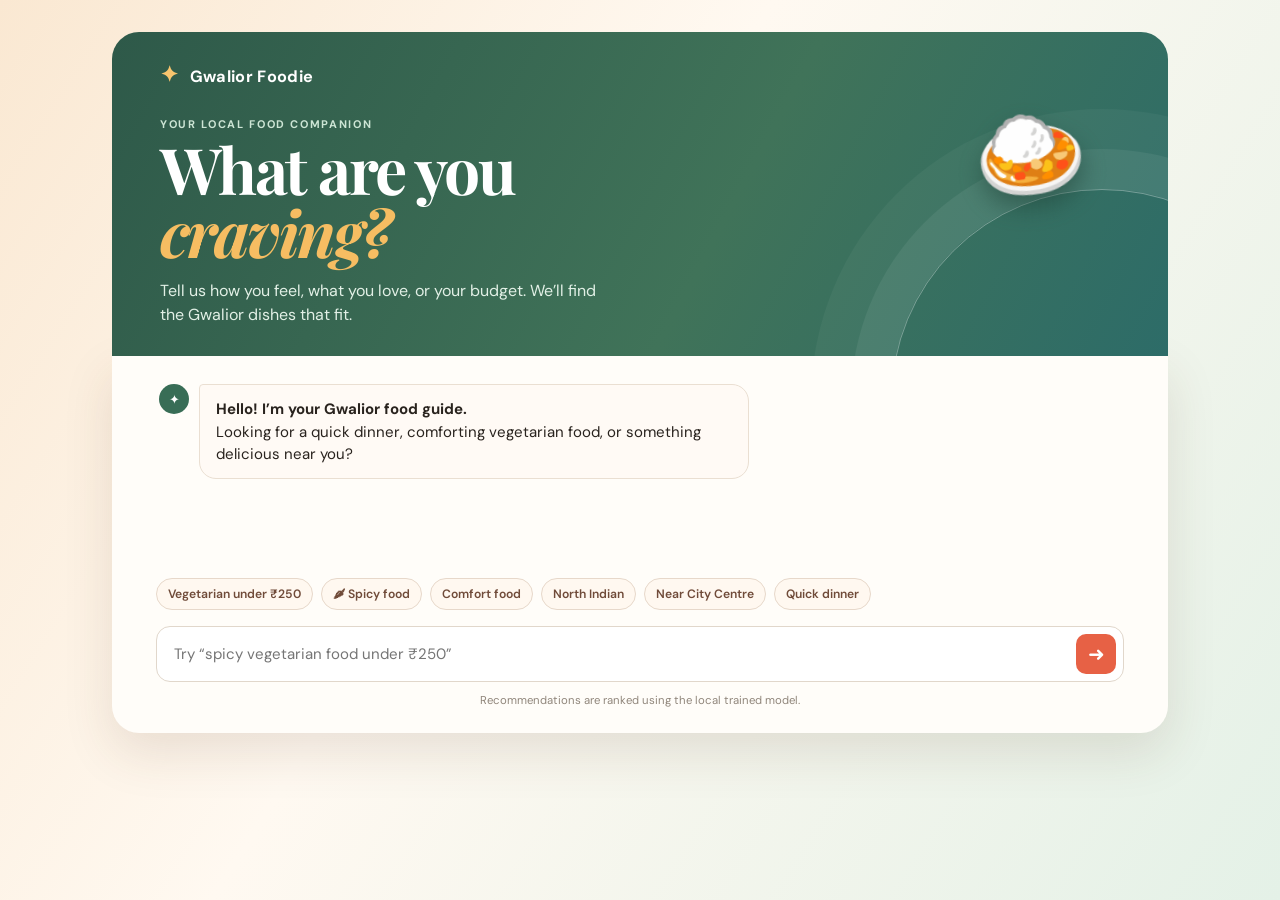
==== frontend/index.html @ b5a437a0 "initial commit" ====
<!DOCTYPE html>
<html lang="en">

<head>
  <meta charset="UTF-8" />
  <meta name="viewport" content="width=device-width, initial-scale=1.0" />
  <meta name="description" content="A conversational Gwalior food recommendation assistant." />
  <title>Gwalior Foodie | Find your perfect bite</title>
  <link rel="preconnect" href="https://fonts.googleapis.com" />
  <link rel="preconnect" href="https://fonts.gstatic.com" crossorigin />
  <link
    href="https://fonts.googleapis.com/css2?family=DM+Sans:wght@400;500;600;700&family=Playfair+Display:wght@600;700&display=swap"
    rel="stylesheet" />
  <link rel="stylesheet" href="style.css" />
</head>

<body>
  <main class="app-shell">
    <header class="hero">
      <div class="brand"><span class="brand-mark">✦</span> Gwalior Foodie</div>
      <div class="hero-copy">
        <p class="eyebrow">YOUR LOCAL FOOD COMPANION</p>
        <h1>What are you<br /><em>craving?</em></h1>
        <p>Tell us how you feel, what you love, or your budget. We’ll find the Gwalior dishes that fit.</p>
      </div>
      <div class="hero-orb" aria-hidden="true">🍛</div>
    </header>

    <section class="chat-panel" aria-label="Food recommendation chat">
      <div id="conversation" class="conversation" aria-live="polite">
        <article class="message assistant-message welcome-message">
          <div class="avatar">✦</div>
          <div class="bubble"><strong>Hello! I’m your Gwalior food guide.</strong><br />Looking for a quick dinner,
            comforting vegetarian food, or something delicious near you?</div>
        </article>
      </div>
      <div class="suggestions" aria-label="Suggested prompts">
        <button type="button" data-prompt="Vegetarian under ₹250">Vegetarian under ₹250</button>
        <button type="button" data-prompt="Give me spicy food">🌶 Spicy food</button>
        <button type="button" data-prompt="I am tired and want comfort food">Comfort food</button>
        <button type="button" data-prompt="I want North Indian food">North Indian</button>
        <button type="button" data-prompt="Food near City Centre">Near City Centre</button>
        <button type="button" data-prompt="Quick dinner">Quick dinner</button>
      </div>
      <form id="chat-form" class="composer">
        <label class="sr-only" for="message-input">Your food request</label>
        <input id="message-input" type="text" maxlength="1000" autocomplete="off"
          placeholder="Try “spicy vegetarian food under ₹250”" />
        <button id="send-button" type="submit" aria-label="Send message">➜</button>
      </form>
      <p id="connection-note" class="connection-note">Recommendations are ranked using the local trained model.</p>
    </section>
  </main>
  <template id="card-template">
    <article class="food-card">
      <div class="food-photo"><img alt="" loading="lazy" /><span class="image-fallback">🍽️</span><span
          class="match"></span></div>
      <div class="card-content">
        <h3></h3>
        <p class="restaurant"></p>
        <div class="quick-facts"><span class="rating"></span><strong class="price"></strong></div>
        <p class="location"></p>
        <div class="badges"></div>
        <div class="delivery"></div>
      </div>
    </article>
  </template>
  <script src="script.js"></script>
</body>

</html>
---- frontend/style.css ----
:root { --ink:#29231e; --cream:#fffaf3; --paper:#fffdf9; --coral:#e76145; --orange:#f29b58; --green:#386d56; --line:#eadfd2; --muted:#7e756c; }
* { box-sizing:border-box; } body { margin:0; min-height:100vh; color:var(--ink); background:linear-gradient(122deg,#fae8d2 0%,#fff9f1 42%,#e4f1e7 100%); font-family:"DM Sans",sans-serif; }
.app-shell { max-width:1100px; margin:0 auto; padding:32px 22px 48px; }.hero { min-height:275px; position:relative; overflow:hidden; border-radius:27px 27px 0 0; padding:29px 48px; color:white; background:linear-gradient(118deg,#2e5949,#407359 58%,#2d6c68); }.hero::after { content:""; position:absolute; width:420px; height:420px; border-radius:50%; right:-145px; bottom:-255px; border:1px solid #ffffff55; box-shadow:0 0 0 40px #ffffff10,0 0 0 80px #ffffff0a; }.brand { position:relative; z-index:1; font-size:1.02rem; font-weight:700; letter-spacing:.02em; }.brand-mark { color:#f8c56e; font-size:1.35rem; margin-right:7px; }.hero-copy { position:relative; z-index:1; max-width:545px; margin-top:28px; }.eyebrow { color:#cde5d5; font-size:.69rem; letter-spacing:.15em; font-weight:700; margin:0 0 7px; }.hero h1 { font:700 clamp(2.35rem,5vw,4.15rem)/.98 "Playfair Display",serif; letter-spacing:-.04em; margin:0; }.hero h1 em { color:#f6bd62; }.hero-copy > p:last-child { max-width:440px; line-height:1.5; margin:16px 0 0; color:#e2f0e6; }.hero-orb { position:absolute; right:80px; top:62px; z-index:1; font-size:92px; filter:drop-shadow(0 12px 12px #1b3d3180); transform:rotate(-8deg); }
.chat-panel { background:var(--paper); box-shadow:0 20px 50px #5a3b2220; padding:28px clamp(18px,4vw,44px) 25px; border-radius:0 0 27px 27px; }.conversation { min-height:180px; max-height:63vh; overflow-y:auto; padding:0 3px 4px; scroll-behavior:smooth; }.message { display:flex; align-items:flex-start; gap:10px; margin:0 0 22px; }.user-message { justify-content:flex-end; }.avatar { display:grid; place-items:center; width:30px; height:30px; flex:0 0 30px; color:#fff; background:var(--green); border-radius:50%; font-size:.83rem; }.bubble { max-width:min(550px,82%); padding:13px 16px; border:1px solid var(--line); background:#fffaf5; border-radius:4px 17px 17px 17px; line-height:1.48; font-size:.94rem; }.user-message .bubble { color:#fff; border:0; background:var(--coral); border-radius:17px 4px 17px 17px; }.food-grid { display:grid; grid-template-columns:repeat(auto-fit,minmax(205px,1fr)); gap:14px; width:100%; margin-top:-5px; }.food-card { overflow:hidden; border:1px solid #ebe3da; border-radius:15px; background:#fff; box-shadow:0 4px 12px #5b3d2010; transition:transform .18s,box-shadow .18s; }.food-card:hover { transform:translateY(-3px); box-shadow:0 8px 19px #5b3d2020; }.food-photo { position:relative; height:135px; background:#f8e5ca; }.food-photo img { display:block; width:100%; height:100%; object-fit:cover; }.image-fallback { position:absolute; inset:0; display:grid; place-items:center; font-size:2.6rem; background:linear-gradient(135deg,#f5d4a7,#f4bd81); z-index:0; }.food-photo img:not([src=""]) { position:relative; z-index:1; }.match { position:absolute; z-index:2; top:9px; right:9px; padding:4px 7px; color:#fff; border-radius:20px; background:#254d3fd9; font-size:.7rem; font-weight:700; }.card-content { padding:12px 13px 13px; }.card-content h3 { margin:0; overflow:hidden; white-space:nowrap; text-overflow:ellipsis; font-size:1rem; }.restaurant,.location { color:var(--muted); margin:3px 0 0; font-size:.78rem; overflow:hidden; white-space:nowrap; text-overflow:ellipsis; }.quick-facts { display:flex; align-items:center; justify-content:space-between; margin:10px 0 1px; font-size:.85rem; }.rating { color:#93620e; }.price { color:var(--coral); }.badges { display:flex; flex-wrap:wrap; gap:5px; margin-top:10px; }.badge { padding:3px 6px; border-radius:5px; background:#ecf4ed; color:#346144; font-size:.64rem; font-weight:700; }.badge.spicy { background:#fff0eb; color:#bf4f36; }.delivery { margin-top:10px; padding-top:9px; border-top:1px solid #f0e9e2; color:var(--muted); font-size:.7rem; }.suggestions { display:flex; gap:8px; overflow-x:auto; padding:14px 0 16px; }.suggestions button { flex:0 0 auto; cursor:pointer; border:1px solid #e7d8ca; border-radius:20px; color:#704b39; background:#fff8f0; padding:7px 11px; font:600 .76rem "DM Sans",sans-serif; transition:.15s; }.suggestions button:hover { color:#fff; background:var(--coral); border-color:var(--coral); }.composer { display:flex; gap:10px; padding:7px; border:1px solid #e1d7cb; border-radius:14px; background:#fff; }.composer:focus-within { border-color:#d39679; box-shadow:0 0 0 3px #f6dfd333; }.composer input { min-width:0; flex:1; outline:0; border:0; padding:7px 10px; color:var(--ink); font:400 .94rem "DM Sans",sans-serif; }.composer button { width:40px; height:40px; cursor:pointer; border:0; border-radius:10px; color:#fff; background:var(--coral); font-size:1.25rem; transition:transform .15s,background .15s; }.composer button:hover { background:#cf4f37; transform:translateX(2px); }.composer button:disabled { cursor:wait; opacity:.6; transform:none; }.connection-note { margin:11px 0 0; color:#90867b; text-align:center; font-size:.71rem; }.typing { display:flex; gap:4px; padding:12px 14px; }.typing i { width:6px; height:6px; border-radius:50%; background:#a0958a; animation:bob .8s infinite alternate; }.typing i:nth-child(2) { animation-delay:.16s; }.typing i:nth-child(3) { animation-delay:.32s; } @keyframes bob { to { transform:translateY(-4px); opacity:.4; } }.sr-only { position:absolute; width:1px; height:1px; overflow:hidden; clip:rect(0,0,0,0); }
@media (max-width:650px) { .app-shell { padding:0; }.hero { min-height:245px; border-radius:0; padding:24px; }.hero-orb { right:19px; top:90px; font-size:65px; }.hero-copy { margin-top:27px; max-width:70%; }.hero-copy > p:last-child { font-size:.84rem; }.chat-panel { padding:22px 17px; border-radius:0; min-height:calc(100vh - 245px); }.food-grid { grid-template-columns:repeat(2,minmax(0,1fr)); gap:9px; }.food-photo { height:108px; }.card-content { padding:9px; }.card-content h3 { font-size:.88rem; }.delivery { font-size:.64rem; }.bubble { font-size:.88rem; } }
.food-photo img:not([src]) { visibility:hidden; }
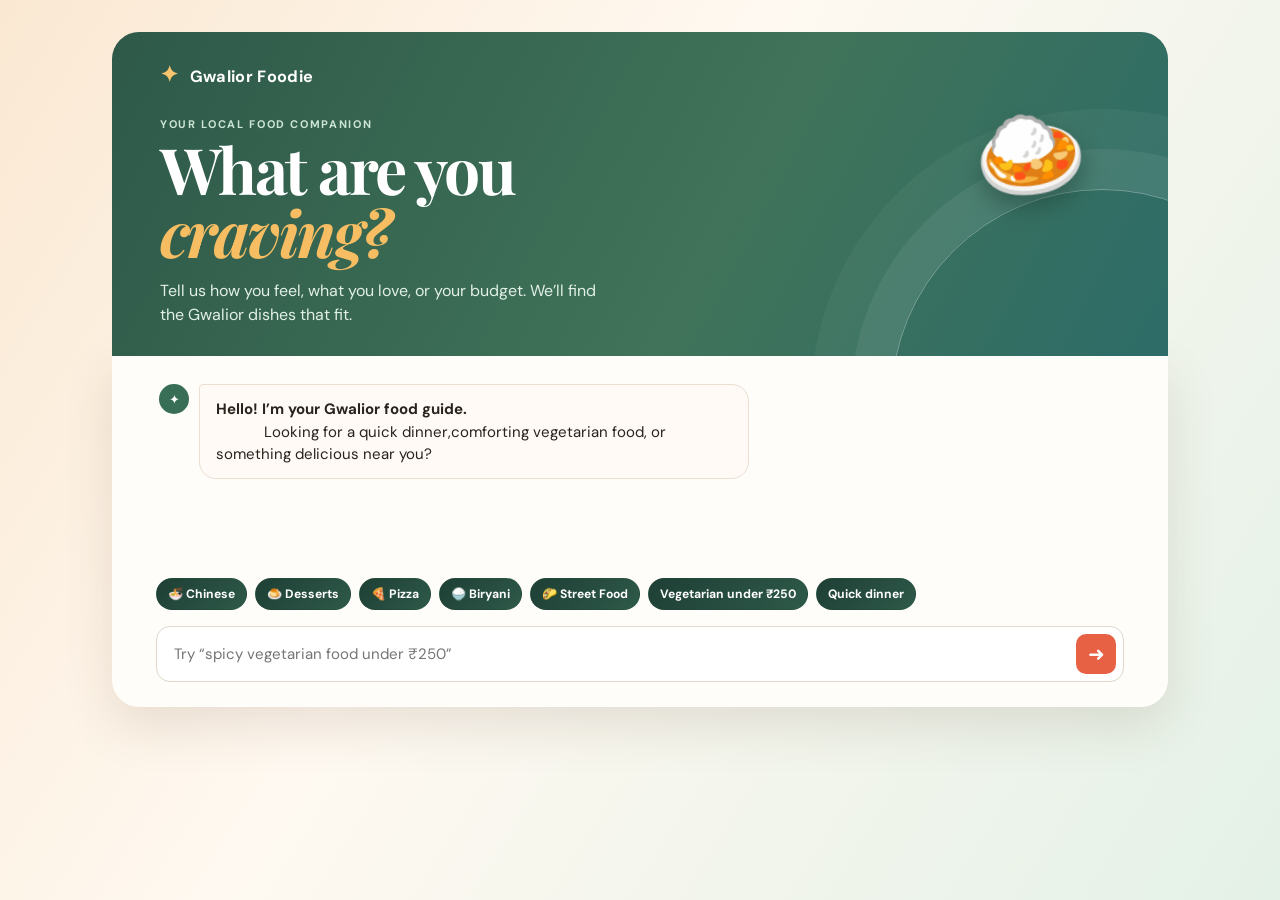
==== commit 96710109: "Updated Files" ====
--- a/frontend/index.html
+++ b/frontend/index.html
@@ -30,17 +30,20 @@
       <div id="conversation" class="conversation" aria-live="polite">
         <article class="message assistant-message welcome-message">
           <div class="avatar">✦</div>
-          <div class="bubble"><strong>Hello! I’m your Gwalior food guide.</strong><br />Looking for a quick dinner,
-            comforting vegetarian food, or something delicious near you?</div>
+          <div class="bubble"><strong>Hello! I’m your Gwalior food guide.</strong>
+            Looking for a quick dinner,comforting vegetarian food, or something delicious near you?</div>
         </article>
       </div>
       <div class="suggestions" aria-label="Suggested prompts">
-        <button type="button" data-prompt="Vegetarian under ₹250">Vegetarian under ₹250</button>
-        <button type="button" data-prompt="Give me spicy food">🌶 Spicy food</button>
-        <button type="button" data-prompt="I am tired and want comfort food">Comfort food</button>
-        <button type="button" data-prompt="I want North Indian food">North Indian</button>
-        <button type="button" data-prompt="Food near City Centre">Near City Centre</button>
-        <button type="button" data-prompt="Quick dinner">Quick dinner</button>
+        <button type="button" class="category-chip" data-prompt="Show me Chinese food">🍜 Chinese</button>
+        <button type="button" class="category-chip" data-prompt="I want dessert">🍮 Desserts</button>
+        <button type="button" class="category-chip" data-prompt="Show me pizza">🍕 Pizza</button>
+        <button type="button" class="category-chip" data-prompt="Show me biryani">🍚 Biryani</button>
+        <button type="button" class="category-chip" data-prompt="I want street food">🌮 Street Food</button>
+        <button type="button" class="category-chip" data-prompt="Vegetarian under ₹250">Vegetarian under ₹250</button>
+        <button type="button" class="category-chip" data-prompt="Quick dinner">Quick dinner</button>
+
+
       </div>
       <form id="chat-form" class="composer">
         <label class="sr-only" for="message-input">Your food request</label>
@@ -48,23 +51,36 @@
           placeholder="Try “spicy vegetarian food under ₹250”" />
         <button id="send-button" type="submit" aria-label="Send message">➜</button>
       </form>
-      <p id="connection-note" class="connection-note">Recommendations are ranked using the local trained model.</p>
     </section>
   </main>
+
   <template id="card-template">
     <article class="food-card">
-      <div class="food-photo"><img alt="" loading="lazy" /><span class="image-fallback">🍽️</span><span
-          class="match"></span></div>
+      <div class="food-photo">
+        <img alt="" loading="lazy" />
+        <span class="image-fallback">🍽️</span>
+        <span class="match"></span>
+        <button class="fav-btn" type="button" aria-label="Save to favorites" title="Favorite this dish">
+          <svg class="heart-icon" viewBox="0 0 24 24" fill="none" stroke="currentColor" stroke-width="2"
+            stroke-linecap="round" stroke-linejoin="round">
+            <path
+              d="M20.84 4.61a5.5 5.5 0 0 0-7.78 0L12 5.67l-1.06-1.06a5.5 5.5 0 0 0-7.78 7.78l1.06 1.06L12 21.23l7.78-7.78 1.06-1.06a5.5 5.5 0 0 0 0-7.78z">
+            </path>
+          </svg>
+        </button>
+      </div>
       <div class="card-content">
         <h3></h3>
         <p class="restaurant"></p>
         <div class="quick-facts"><span class="rating"></span><strong class="price"></strong></div>
         <p class="location"></p>
         <div class="badges"></div>
+        <p class="reason"></p>
         <div class="delivery"></div>
       </div>
     </article>
   </template>
+
   <script src="script.js"></script>
 </body>
 
--- a/frontend/style.css
+++ b/frontend/style.css
@@ -1,6 +1,718 @@
-:root { --ink:#29231e; --cream:#fffaf3; --paper:#fffdf9; --coral:#e76145; --orange:#f29b58; --green:#386d56; --line:#eadfd2; --muted:#7e756c; }
-* { box-sizing:border-box; } body { margin:0; min-height:100vh; color:var(--ink); background:linear-gradient(122deg,#fae8d2 0%,#fff9f1 42%,#e4f1e7 100%); font-family:"DM Sans",sans-serif; }
-.app-shell { max-width:1100px; margin:0 auto; padding:32px 22px 48px; }.hero { min-height:275px; position:relative; overflow:hidden; border-radius:27px 27px 0 0; padding:29px 48px; color:white; background:linear-gradient(118deg,#2e5949,#407359 58%,#2d6c68); }.hero::after { content:""; position:absolute; width:420px; height:420px; border-radius:50%; right:-145px; bottom:-255px; border:1px solid #ffffff55; box-shadow:0 0 0 40px #ffffff10,0 0 0 80px #ffffff0a; }.brand { position:relative; z-index:1; font-size:1.02rem; font-weight:700; letter-spacing:.02em; }.brand-mark { color:#f8c56e; font-size:1.35rem; margin-right:7px; }.hero-copy { position:relative; z-index:1; max-width:545px; margin-top:28px; }.eyebrow { color:#cde5d5; font-size:.69rem; letter-spacing:.15em; font-weight:700; margin:0 0 7px; }.hero h1 { font:700 clamp(2.35rem,5vw,4.15rem)/.98 "Playfair Display",serif; letter-spacing:-.04em; margin:0; }.hero h1 em { color:#f6bd62; }.hero-copy > p:last-child { max-width:440px; line-height:1.5; margin:16px 0 0; color:#e2f0e6; }.hero-orb { position:absolute; right:80px; top:62px; z-index:1; font-size:92px; filter:drop-shadow(0 12px 12px #1b3d3180); transform:rotate(-8deg); }
-.chat-panel { background:var(--paper); box-shadow:0 20px 50px #5a3b2220; padding:28px clamp(18px,4vw,44px) 25px; border-radius:0 0 27px 27px; }.conversation { min-height:180px; max-height:63vh; overflow-y:auto; padding:0 3px 4px; scroll-behavior:smooth; }.message { display:flex; align-items:flex-start; gap:10px; margin:0 0 22px; }.user-message { justify-content:flex-end; }.avatar { display:grid; place-items:center; width:30px; height:30px; flex:0 0 30px; color:#fff; background:var(--green); border-radius:50%; font-size:.83rem; }.bubble { max-width:min(550px,82%); padding:13px 16px; border:1px solid var(--line); background:#fffaf5; border-radius:4px 17px 17px 17px; line-height:1.48; font-size:.94rem; }.user-message .bubble { color:#fff; border:0; background:var(--coral); border-radius:17px 4px 17px 17px; }.food-grid { display:grid; grid-template-columns:repeat(auto-fit,minmax(205px,1fr)); gap:14px; width:100%; margin-top:-5px; }.food-card { overflow:hidden; border:1px solid #ebe3da; border-radius:15px; background:#fff; box-shadow:0 4px 12px #5b3d2010; transition:transform .18s,box-shadow .18s; }.food-card:hover { transform:translateY(-3px); box-shadow:0 8px 19px #5b3d2020; }.food-photo { position:relative; height:135px; background:#f8e5ca; }.food-photo img { display:block; width:100%; height:100%; object-fit:cover; }.image-fallback { position:absolute; inset:0; display:grid; place-items:center; font-size:2.6rem; background:linear-gradient(135deg,#f5d4a7,#f4bd81); z-index:0; }.food-photo img:not([src=""]) { position:relative; z-index:1; }.match { position:absolute; z-index:2; top:9px; right:9px; padding:4px 7px; color:#fff; border-radius:20px; background:#254d3fd9; font-size:.7rem; font-weight:700; }.card-content { padding:12px 13px 13px; }.card-content h3 { margin:0; overflow:hidden; white-space:nowrap; text-overflow:ellipsis; font-size:1rem; }.restaurant,.location { color:var(--muted); margin:3px 0 0; font-size:.78rem; overflow:hidden; white-space:nowrap; text-overflow:ellipsis; }.quick-facts { display:flex; align-items:center; justify-content:space-between; margin:10px 0 1px; font-size:.85rem; }.rating { color:#93620e; }.price { color:var(--coral); }.badges { display:flex; flex-wrap:wrap; gap:5px; margin-top:10px; }.badge { padding:3px 6px; border-radius:5px; background:#ecf4ed; color:#346144; font-size:.64rem; font-weight:700; }.badge.spicy { background:#fff0eb; color:#bf4f36; }.delivery { margin-top:10px; padding-top:9px; border-top:1px solid #f0e9e2; color:var(--muted); font-size:.7rem; }.suggestions { display:flex; gap:8px; overflow-x:auto; padding:14px 0 16px; }.suggestions button { flex:0 0 auto; cursor:pointer; border:1px solid #e7d8ca; border-radius:20px; color:#704b39; background:#fff8f0; padding:7px 11px; font:600 .76rem "DM Sans",sans-serif; transition:.15s; }.suggestions button:hover { color:#fff; background:var(--coral); border-color:var(--coral); }.composer { display:flex; gap:10px; padding:7px; border:1px solid #e1d7cb; border-radius:14px; background:#fff; }.composer:focus-within { border-color:#d39679; box-shadow:0 0 0 3px #f6dfd333; }.composer input { min-width:0; flex:1; outline:0; border:0; padding:7px 10px; color:var(--ink); font:400 .94rem "DM Sans",sans-serif; }.composer button { width:40px; height:40px; cursor:pointer; border:0; border-radius:10px; color:#fff; background:var(--coral); font-size:1.25rem; transition:transform .15s,background .15s; }.composer button:hover { background:#cf4f37; transform:translateX(2px); }.composer button:disabled { cursor:wait; opacity:.6; transform:none; }.connection-note { margin:11px 0 0; color:#90867b; text-align:center; font-size:.71rem; }.typing { display:flex; gap:4px; padding:12px 14px; }.typing i { width:6px; height:6px; border-radius:50%; background:#a0958a; animation:bob .8s infinite alternate; }.typing i:nth-child(2) { animation-delay:.16s; }.typing i:nth-child(3) { animation-delay:.32s; } @keyframes bob { to { transform:translateY(-4px); opacity:.4; } }.sr-only { position:absolute; width:1px; height:1px; overflow:hidden; clip:rect(0,0,0,0); }
-@media (max-width:650px) { .app-shell { padding:0; }.hero { min-height:245px; border-radius:0; padding:24px; }.hero-orb { right:19px; top:90px; font-size:65px; }.hero-copy { margin-top:27px; max-width:70%; }.hero-copy > p:last-child { font-size:.84rem; }.chat-panel { padding:22px 17px; border-radius:0; min-height:calc(100vh - 245px); }.food-grid { grid-template-columns:repeat(2,minmax(0,1fr)); gap:9px; }.food-photo { height:108px; }.card-content { padding:9px; }.card-content h3 { font-size:.88rem; }.delivery { font-size:.64rem; }.bubble { font-size:.88rem; } }
-.food-photo img:not([src]) { visibility:hidden; }
+:root {
+  --ink: #29231e;
+  --cream: #fffaf3;
+  --paper: #fffdf9;
+  --coral: #e76145;
+  --coral-dark: #cf4f37;
+  --coral-light: #fff0eb;
+  --orange: #f29b58;
+  --green: #386d56;
+  --line: #eadfd2;
+  --muted: #7e756c;
+}
+
+* {
+  box-sizing: border-box;
+}
+
+body {
+  margin: 0;
+  min-height: 100vh;
+  color: var(--ink);
+  background: linear-gradient(122deg, #fae8d2 0%, #fff9f1 42%, #e4f1e7 100%);
+  font-family: "DM Sans", sans-serif;
+}
+
+.app-shell {
+  max-width: 1100px;
+  margin: 0 auto;
+  padding: 32px 22px 48px;
+}
+
+.hero {
+  min-height: 275px;
+  position: relative;
+  overflow: hidden;
+  border-radius: 27px 27px 0 0;
+  padding: 29px 48px;
+  color: white;
+  background: linear-gradient(118deg, #2e5949, #407359 58%, #2d6c68);
+}
+
+.hero::after {
+  content: "";
+  position: absolute;
+  width: 420px;
+  height: 420px;
+  border-radius: 50%;
+  right: -145px;
+  bottom: -255px;
+  border: 1px solid #ffffff55;
+  box-shadow: 0 0 0 40px #ffffff10, 0 0 0 80px #ffffff0a;
+}
+
+.brand {
+  position: relative;
+  z-index: 1;
+  font-size: 1.02rem;
+  font-weight: 700;
+  letter-spacing: .02em;
+}
+
+.brand-mark {
+  color: #f8c56e;
+  font-size: 1.35rem;
+  margin-right: 7px;
+}
+
+.hero-copy {
+  position: relative;
+  z-index: 1;
+  max-width: 545px;
+  margin-top: 28px;
+}
+
+.eyebrow {
+  color: #cde5d5;
+  font-size: .69rem;
+  letter-spacing: .15em;
+  font-weight: 700;
+  margin: 0 0 7px;
+}
+
+.hero h1 {
+  font: 700 clamp(2.35rem, 5vw, 4.15rem)/.98 "Playfair Display", serif;
+  letter-spacing: -.04em;
+  margin: 0;
+}
+
+.hero h1 em {
+  color: #f6bd62;
+}
+
+.hero-copy > p:last-child {
+  max-width: 440px;
+  line-height: 1.5;
+  margin: 16px 0 0;
+  color: #e2f0e6;
+}
+
+.hero-orb {
+  position: absolute;
+  right: 80px;
+  top: 62px;
+  z-index: 1;
+  font-size: 92px;
+  filter: drop-shadow(0 12px 12px #1b3d3180);
+  transform: rotate(-8deg);
+}
+
+.chat-panel {
+  background: var(--paper);
+  box-shadow: 0 20px 50px #5a3b2220;
+  padding: 28px clamp(18px, 4vw, 44px) 25px;
+  border-radius: 0 0 27px 27px;
+}
+
+.conversation {
+  min-height: 180px;
+  max-height: 63vh;
+  overflow-y: auto;
+  padding: 0 3px 4px;
+  scroll-behavior: smooth;
+}
+
+.message {
+  display: flex;
+  align-items: flex-start;
+  gap: 10px;
+  margin: 0 0 22px;
+}
+
+.user-message {
+  justify-content: flex-end;
+}
+
+.avatar {
+  display: grid;
+  place-items: center;
+  width: 30px;
+  height: 30px;
+  flex: 0 0 30px;
+  color: #fff;
+  background: var(--green);
+  border-radius: 50%;
+  font-size: .83rem;
+}
+
+.bubble {
+  max-width: min(550px, 82%);
+  padding: 13px 16px;
+  border: 1px solid var(--line);
+  background: #fffaf5;
+  border-radius: 4px 17px 17px 17px;
+  line-height: 1.48;
+  font-size: .94rem;
+  white-space: pre-wrap;
+  word-break: break-word;
+}
+
+.user-message .bubble {
+  color: #fff;
+  border: 0;
+  background: var(--coral);
+  border-radius: 17px 4px 17px 17px;
+  white-space: normal;
+}
+
+.food-grid {
+  display: grid;
+  grid-template-columns: repeat(auto-fit, minmax(215px, 1fr));
+  gap: 14px;
+  width: 100%;
+  margin-top: -5px;
+}
+
+.food-card {
+  position: relative;
+  overflow: hidden;
+  border: 1px solid #ebe3da;
+  border-radius: 15px;
+  background: #fff;
+  box-shadow: 0 4px 12px #5b3d2010;
+  transition: transform .18s, box-shadow .18s;
+}
+
+.food-card:hover {
+  transform: translateY(-3px);
+  box-shadow: 0 8px 19px #5b3d2020;
+}
+
+.food-photo {
+  position: relative;
+  height: 135px;
+  background: #f8e5ca;
+}
+
+.food-photo img {
+  display: block;
+  width: 100%;
+  height: 100%;
+  object-fit: cover;
+}
+
+.food-photo img:not([src]) {
+  visibility: hidden;
+}
+
+.image-fallback {
+  position: absolute;
+  inset: 0;
+  display: grid;
+  place-items: center;
+  font-size: 2.6rem;
+  background: linear-gradient(135deg, #f5d4a7, #f4bd81);
+  z-index: 0;
+}
+
+.food-photo img:not([src=""]) {
+  position: relative;
+  z-index: 1;
+}
+
+.match {
+  position: absolute;
+  z-index: 2;
+  top: 9px;
+  right: 9px;
+  padding: 4px 7px;
+  color: #fff;
+  border-radius: 20px;
+  background: #254d3fd9;
+  font-size: .7rem;
+  font-weight: 700;
+  backdrop-filter: blur(4px);
+}
+
+/* Favorite Heart Button & Toggle Effect */
+.fav-btn {
+  position: absolute;
+  z-index: 2;
+  top: 9px;
+  left: 9px;
+  width: 32px;
+  height: 32px;
+  padding: 0;
+  border: 0;
+  border-radius: 50%;
+  background: rgba(255, 255, 255, 0.88);
+  backdrop-filter: blur(6px);
+  box-shadow: 0 2px 8px rgba(0, 0, 0, 0.15);
+  display: flex;
+  align-items: center;
+  justify-content: center;
+  cursor: pointer;
+  color: #8c8278;
+  transition: transform 0.2s cubic-bezier(0.175, 0.885, 0.32, 1.275), background-color 0.2s ease, color 0.2s ease;
+}
+
+.fav-btn:hover {
+  transform: scale(1.15);
+  background: #ffffff;
+  color: var(--coral);
+}
+
+.fav-btn:active {
+  transform: scale(0.92);
+}
+
+.fav-btn .heart-icon {
+  width: 17px;
+  height: 17px;
+  transition: fill 0.2s ease, stroke 0.2s ease, transform 0.25s cubic-bezier(0.175, 0.885, 0.32, 1.275);
+}
+
+.fav-btn.active {
+  background: #fff;
+  color: #e53935;
+  box-shadow: 0 2px 10px rgba(229, 57, 53, 0.3);
+}
+
+.fav-btn.active .heart-icon {
+  fill: #e53935;
+  stroke: #e53935;
+  animation: heart-pop 0.35s ease-out;
+}
+
+@keyframes heart-pop {
+  0% { transform: scale(1); }
+  50% { transform: scale(1.35); }
+  100% { transform: scale(1); }
+}
+
+.card-content {
+  padding: 12px 13px 13px;
+}
+
+.card-content h3 {
+  margin: 0;
+  overflow: hidden;
+  white-space: nowrap;
+  text-overflow: ellipsis;
+  font-size: 1rem;
+}
+
+.restaurant, .location {
+  color: var(--muted);
+  margin: 3px 0 0;
+  font-size: .78rem;
+  overflow: hidden;
+  white-space: nowrap;
+  text-overflow: ellipsis;
+}
+
+.quick-facts {
+  display: flex;
+  align-items: center;
+  justify-content: space-between;
+  margin: 10px 0 1px;
+  font-size: .85rem;
+}
+
+.rating {
+  color: #93620e;
+  font-weight: 600;
+}
+
+.price {
+  color: var(--coral);
+}
+
+.badges {
+  display: flex;
+  flex-wrap: wrap;
+  gap: 5px;
+  margin-top: 10px;
+}
+
+.badge {
+  padding: 3px 6px;
+  border-radius: 5px;
+  background: #ecf4ed;
+  color: #346144;
+  font-size: .64rem;
+  font-weight: 700;
+}
+
+.badge.spicy {
+  background: #fff0eb;
+  color: #bf4f36;
+}
+
+.delivery {
+  margin-top: 10px;
+  padding-top: 9px;
+  border-top: 1px solid #f0e9e2;
+  color: var(--muted);
+  font-size: .7rem;
+}
+
+.reason {
+  margin: 8px 0 0;
+  color: var(--muted);
+  font-size: .72rem;
+  font-style: italic;
+  line-height: 1.45;
+  display: -webkit-box;
+  -webkit-line-clamp: 2;
+  -webkit-box-orient: vertical;
+  overflow: hidden;
+}
+
+.suggestions {
+  display: flex;
+  gap: 8px;
+  overflow-x: auto;
+  padding: 14px 0 16px;
+}
+
+.suggestions button {
+  flex: 0 0 auto;
+  cursor: pointer;
+  border: 1px solid #e7d8ca;
+  border-radius: 20px;
+  color: #704b39;
+  background: #fff8f0;
+  padding: 7px 11px;
+  font: 600 .76rem "DM Sans", sans-serif;
+  transition: .15s;
+}
+
+.suggestions button:hover {
+  color: #fff;
+  background: var(--coral);
+  border-color: var(--coral);
+}
+
+.composer {
+  display: flex;
+  gap: 10px;
+  padding: 7px;
+  border: 1px solid #e1d7cb;
+  border-radius: 14px;
+  background: #fff;
+}
+
+.composer:focus-within {
+  border-color: #d39679;
+  box-shadow: 0 0 0 3px #f6dfd333;
+}
+
+.composer input {
+  min-width: 0;
+  flex: 1;
+  outline: 0;
+  border: 0;
+  padding: 7px 10px;
+  color: var(--ink);
+  font: 400 .94rem "DM Sans", sans-serif;
+}
+
+.composer button {
+  width: 40px;
+  height: 40px;
+  cursor: pointer;
+  border: 0;
+  border-radius: 10px;
+  color: #fff;
+  background: var(--coral);
+  font-size: 1.25rem;
+  transition: transform .15s, background .15s;
+}
+
+.composer button:hover {
+  background: var(--coral-dark);
+  transform: translateX(2px);
+}
+
+.composer button:disabled {
+  cursor: wait;
+  opacity: .6;
+  transform: none;
+}
+
+.connection-note {
+  margin: 11px 0 0;
+  color: #90867b;
+  text-align: center;
+  font-size: .71rem;
+}
+
+.typing {
+  display: flex;
+  gap: 4px;
+  padding: 12px 14px;
+}
+
+.typing i {
+  width: 6px;
+  height: 6px;
+  border-radius: 50%;
+  background: #a0958a;
+  animation: bob .8s infinite alternate;
+}
+
+.typing i:nth-child(2) {
+  animation-delay: .16s;
+}
+
+.typing i:nth-child(3) {
+  animation-delay: .32s;
+}
+
+@keyframes bob {
+  to {
+    transform: translateY(-4px);
+    opacity: .4;
+  }
+}
+
+.sr-only {
+  position: absolute;
+  width: 1px;
+  height: 1px;
+  overflow: hidden;
+  clip: rect(0, 0, 0, 0);
+}
+
+@media (max-width: 650px) {
+  .app-shell {
+    padding: 0;
+  }
+
+  .hero {
+    min-height: 245px;
+    border-radius: 0;
+    padding: 24px;
+  }
+
+  .hero-orb {
+    right: 19px;
+    top: 90px;
+    font-size: 65px;
+  }
+
+  .hero-copy {
+    margin-top: 27px;
+    max-width: 70%;
+  }
+
+  .hero-copy > p:last-child {
+    font-size: .84rem;
+  }
+
+  .chat-panel {
+    padding: 22px 17px;
+    border-radius: 0;
+    min-height: calc(100vh - 245px);
+  }
+
+  .food-grid {
+    grid-template-columns: repeat(2, minmax(0, 1fr));
+    gap: 9px;
+  }
+
+  .food-photo {
+    height: 108px;
+  }
+
+  .card-content {
+    padding: 9px;
+  }
+
+  .card-content h3 {
+    font-size: .88rem;
+  }
+
+  .delivery {
+    font-size: .64rem;
+  }
+
+  .bubble {
+    font-size: .88rem;
+  }
+}
+
+/* ===========================================================
+   CATEGORY SPOTLIGHT
+   =========================================================== */
+
+.category-spotlight {
+  width: 100%;
+  margin: 4px 0 4px;
+  animation: spotlight-in .38s cubic-bezier(.22,1,.36,1) both;
+}
+
+@keyframes spotlight-in {
+  from { opacity: 0; transform: translateY(18px); }
+  to   { opacity: 1; transform: translateY(0); }
+}
+
+.spotlight-header {
+  display: flex;
+  align-items: center;
+  gap: 14px;
+  padding: 18px 22px;
+  border-radius: 16px 16px 0 0;
+  background: linear-gradient(118deg, #1e3f35 0%, #2e5949 55%, #3a6b5e 100%);
+  position: relative;
+  overflow: hidden;
+}
+
+.spotlight-header::before {
+  content: "";
+  position: absolute;
+  inset: 0;
+  background: repeating-linear-gradient(
+    45deg,
+    transparent,
+    transparent 18px,
+    rgba(255,255,255,.03) 18px,
+    rgba(255,255,255,.03) 36px
+  );
+}
+
+.spotlight-emoji {
+  font-size: 2.6rem;
+  line-height: 1;
+  filter: drop-shadow(0 4px 8px rgba(0,0,0,.35));
+  position: relative;
+  z-index: 1;
+}
+
+.spotlight-title-wrap {
+  position: relative;
+  z-index: 1;
+}
+
+.spotlight-eyebrow {
+  display: block;
+  color: #a8d4b9;
+  font-size: .65rem;
+  font-weight: 700;
+  letter-spacing: .14em;
+  text-transform: uppercase;
+  margin-bottom: 3px;
+}
+
+.spotlight-title {
+  margin: 0;
+  color: #fff;
+  font: 700 1.45rem/.9 "Playfair Display", serif;
+  letter-spacing: -.02em;
+}
+
+.spotlight-subtitle {
+  margin: 4px 0 0;
+  color: #c8e8d4;
+  font-size: .76rem;
+}
+
+.spotlight-count {
+  margin-left: auto;
+  position: relative;
+  z-index: 1;
+  background: rgba(255,255,255,.15);
+  backdrop-filter: blur(6px);
+  border: 1px solid rgba(255,255,255,.22);
+  color: #fff;
+  font-size: .72rem;
+  font-weight: 700;
+  padding: 5px 11px;
+  border-radius: 20px;
+  white-space: nowrap;
+}
+
+.spotlight-track-wrap {
+  background: linear-gradient(180deg, #f5efe7 0%, #fffaf3 100%);
+  border: 1px solid #e8ddd1;
+  border-top: 0;
+  border-radius: 0 0 16px 16px;
+  padding: 16px 16px 18px;
+  overflow: hidden;
+}
+
+.spotlight-track {
+  display: flex;
+  gap: 14px;
+  overflow-x: auto;
+  scroll-snap-type: x mandatory;
+  padding-bottom: 6px;
+  scrollbar-width: thin;
+  scrollbar-color: #d9cfc5 transparent;
+}
+
+.spotlight-track::-webkit-scrollbar {
+  height: 5px;
+}
+
+.spotlight-track::-webkit-scrollbar-track {
+  background: transparent;
+}
+
+.spotlight-track::-webkit-scrollbar-thumb {
+  background: #d9cfc5;
+  border-radius: 99px;
+}
+
+/* Cards inside the spotlight get fixed width for horizontal scroll */
+.spotlight-track .food-card {
+  flex: 0 0 210px;
+  scroll-snap-align: start;
+  border-radius: 14px;
+  animation: card-pop .32s cubic-bezier(.22,1,.36,1) both;
+}
+
+.spotlight-track .food-card:nth-child(1) { animation-delay: .04s; }
+.spotlight-track .food-card:nth-child(2) { animation-delay: .10s; }
+.spotlight-track .food-card:nth-child(3) { animation-delay: .16s; }
+.spotlight-track .food-card:nth-child(4) { animation-delay: .22s; }
+.spotlight-track .food-card:nth-child(5) { animation-delay: .28s; }
+
+@keyframes card-pop {
+  from { opacity: 0; transform: scale(.9) translateY(10px); }
+  to   { opacity: 1; transform: scale(1) translateY(0); }
+}
+
+/* Category chip buttons (different style from regular suggestion chips) */
+.suggestions .category-chip {
+  background: linear-gradient(135deg, #1e3f35, #2e5949);
+  color: #fff;
+  border-color: transparent;
+  font-weight: 700;
+}
+
+.suggestions .category-chip:hover {
+  background: linear-gradient(135deg, #2a5548, #3a6b5e);
+  color: #fff;
+  border-color: transparent;
+}
+
+@media (max-width: 650px) {
+  .spotlight-header {
+    padding: 14px 16px;
+  }
+
+  .spotlight-emoji {
+    font-size: 2rem;
+  }
+
+  .spotlight-title {
+    font-size: 1.15rem;
+  }
+
+  .spotlight-track .food-card {
+    flex: 0 0 175px;
+  }
+}
+
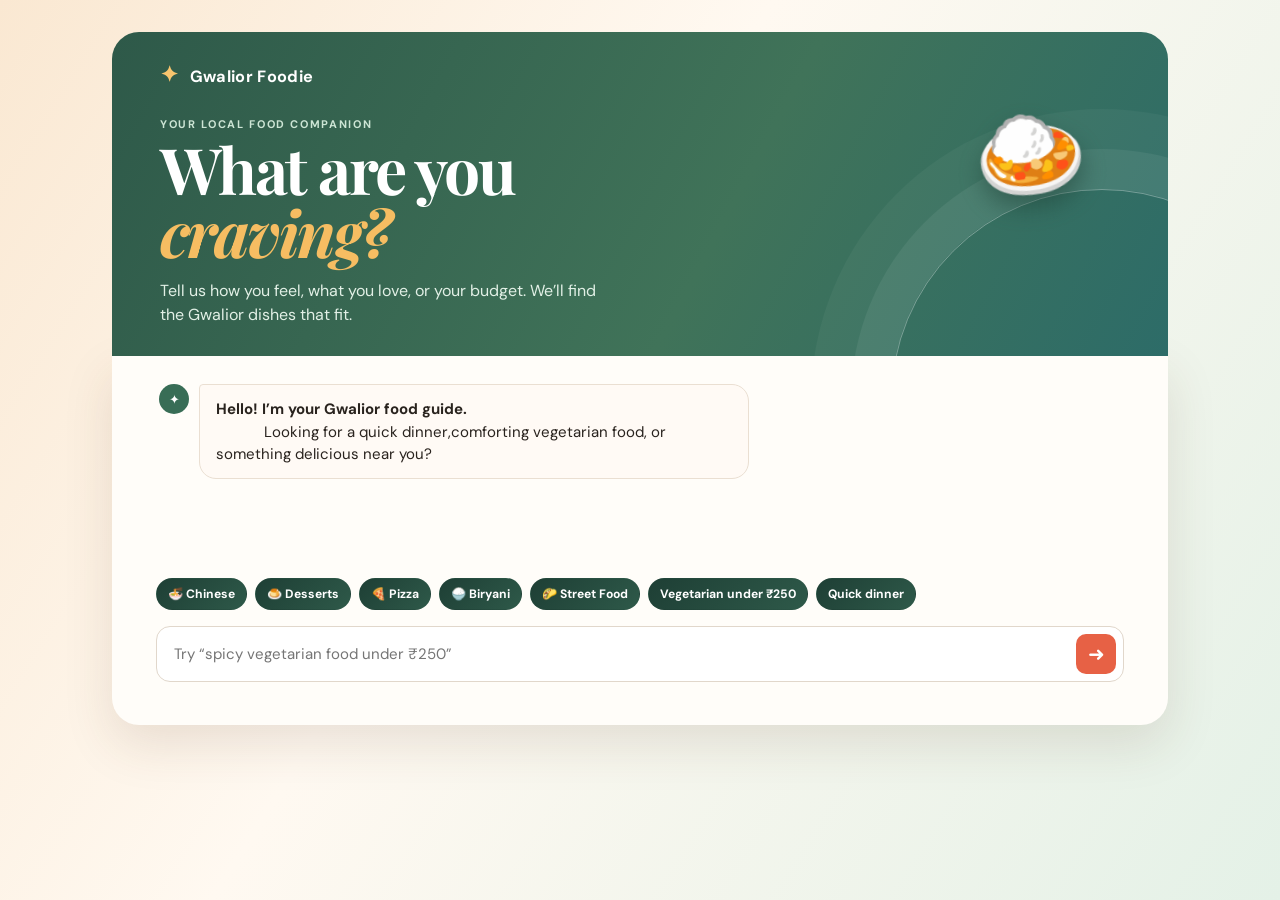
==== commit d022cd7c: "updated files" ====
--- a/frontend/index.html
+++ b/frontend/index.html
@@ -51,6 +51,7 @@
           placeholder="Try “spicy vegetarian food under ₹250”" />
         <button id="send-button" type="submit" aria-label="Send message">➜</button>
       </form>
+      <p id="connection-note" class="connection-note"></p>
     </section>
   </main>
 
--- a/frontend/style.css
+++ b/frontend/style.css
@@ -716,3 +716,12 @@
   }
 }
 
+/* Connection / algorithm note */
+.connection-note {
+  margin: 6px 0 0;
+  font-size: 0.72rem;
+  color: var(--muted);
+  text-align: center;
+  letter-spacing: 0.01em;
+  min-height: 1em;
+}
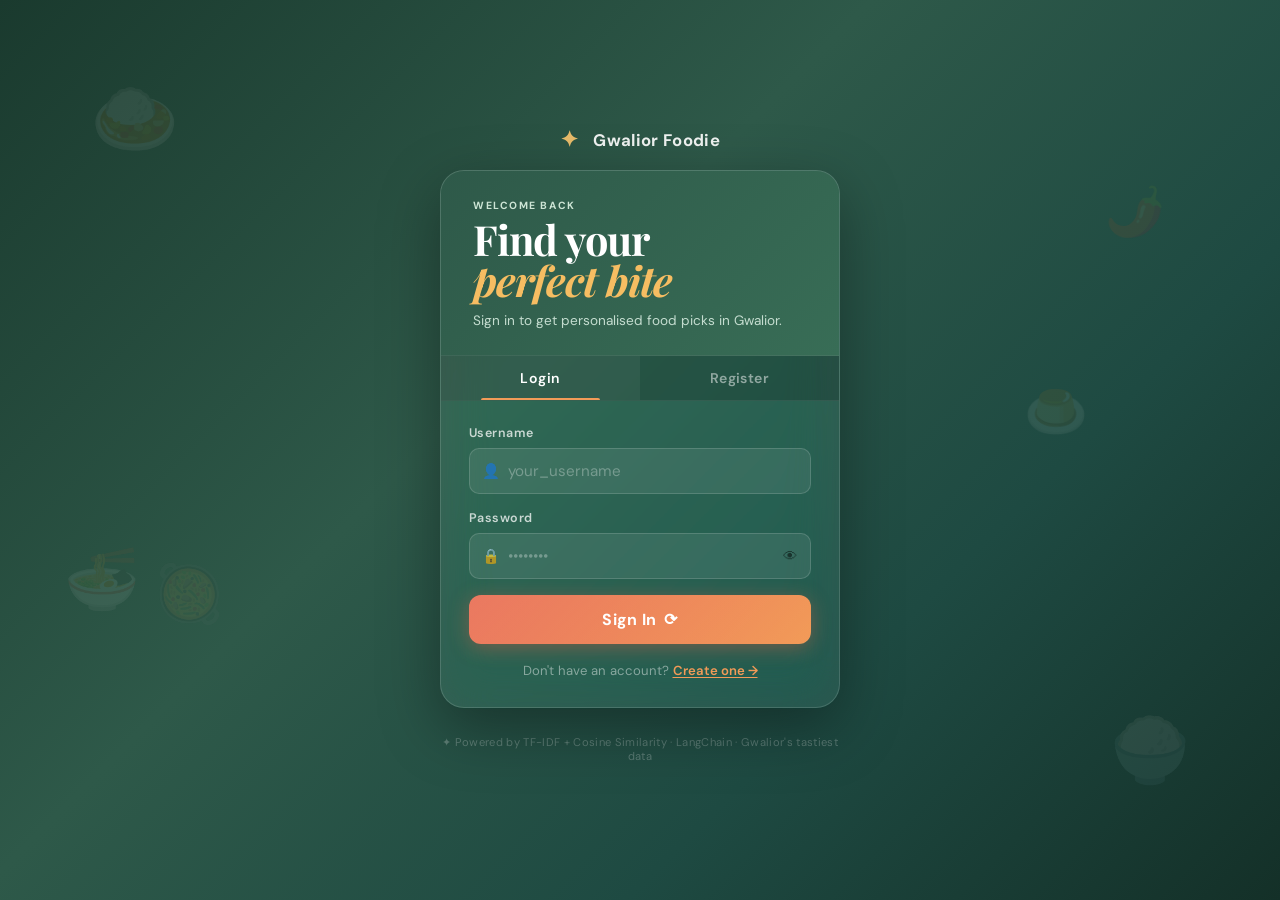
==== commit 7da14b84: "updated files" ====
--- a/frontend/index.html
+++ b/frontend/index.html
@@ -17,7 +17,14 @@
 <body>
   <main class="app-shell">
     <header class="hero">
-      <div class="brand"><span class="brand-mark">✦</span> Gwalior Foodie</div>
+      <div class="brand">
+        <span class="brand-mark">✦</span> Gwalior Foodie
+        <div class="user-pill" id="user-pill" hidden>
+          <span class="user-avatar" id="user-avatar">👤</span>
+          <span class="user-name" id="user-name"></span>
+          <button class="logout-btn" id="logout-btn" type="button" title="Sign out">⎋ Sign out</button>
+        </div>
+      </div>
       <div class="hero-copy">
         <p class="eyebrow">YOUR LOCAL FOOD COMPANION</p>
         <h1>What are you<br /><em>craving?</em></h1>
@@ -61,6 +68,7 @@
         <img alt="" loading="lazy" />
         <span class="image-fallback">🍽️</span>
         <span class="match"></span>
+      <div class="card-actions">
         <button class="fav-btn" type="button" aria-label="Save to favorites" title="Favorite this dish">
           <svg class="heart-icon" viewBox="0 0 24 24" fill="none" stroke="currentColor" stroke-width="2"
             stroke-linecap="round" stroke-linejoin="round">
@@ -69,6 +77,14 @@
             </path>
           </svg>
         </button>
+        <button class="dislike-btn" type="button" aria-label="Not interested" title="Not interested">
+          <svg class="thumb-icon" viewBox="0 0 24 24" fill="none" stroke="currentColor" stroke-width="2"
+            stroke-linecap="round" stroke-linejoin="round">
+            <path d="M10 15v4a3 3 0 0 0 3 3l4-9V2H5.72a2 2 0 0 0-2 1.7l-1.38 9a2 2 0 0 0 2 2.3z"/>
+            <path d="M17 2h2.67A2.31 2.31 0 0 1 22 4v7a2.31 2.31 0 0 1-2.33 2H17"/>
+          </svg>
+        </button>
+      </div>
       </div>
       <div class="card-content">
         <h3></h3>
--- a/frontend/style.css
+++ b/frontend/style.css
@@ -57,12 +57,59 @@
   font-size: 1.02rem;
   font-weight: 700;
   letter-spacing: .02em;
+  display: flex;
+  align-items: center;
+  flex-wrap: wrap;
+  gap: 12px;
 }
 
 .brand-mark {
   color: #f8c56e;
   font-size: 1.35rem;
   margin-right: 7px;
+}
+
+/* User pill shown in header when logged in */
+.user-pill {
+  display: flex;
+  align-items: center;
+  gap: 8px;
+  background: rgba(255,255,255,0.12);
+  border: 1px solid rgba(255,255,255,0.2);
+  border-radius: 30px;
+  padding: 5px 12px 5px 8px;
+  backdrop-filter: blur(8px);
+  font-size: .8rem;
+  font-weight: 600;
+  color: #fff;
+  margin-left: auto;
+}
+
+.user-avatar {
+  font-size: 1rem;
+  line-height: 1;
+}
+
+.user-name {
+  max-width: 120px;
+  overflow: hidden;
+  white-space: nowrap;
+  text-overflow: ellipsis;
+}
+
+.logout-btn {
+  background: rgba(255,255,255,0.15);
+  border: 1px solid rgba(255,255,255,0.25);
+  border-radius: 20px;
+  color: #fff;
+  font: 600 .72rem "DM Sans", sans-serif;
+  padding: 3px 9px;
+  cursor: pointer;
+  transition: background .2s;
+  white-space: nowrap;
+}
+.logout-btn:hover {
+  background: rgba(255,255,255,0.28);
 }
 
 .hero-copy {
@@ -290,6 +337,76 @@
   100% { transform: scale(1); }
 }
 
+/* Card actions — wraps fav + dislike buttons */
+.card-actions {
+  position: absolute;
+  z-index: 2;
+  top: 9px;
+  left: 9px;
+  display: flex;
+  flex-direction: column;
+  gap: 6px;
+}
+
+/* fav-btn sits inside card-actions now (no absolute positioning override) */
+.card-actions .fav-btn {
+  position: static;
+  top: auto;
+  left: auto;
+}
+
+/* Dislike / Not-interested button */
+.dislike-btn {
+  width: 32px;
+  height: 32px;
+  padding: 0;
+  border: 0;
+  border-radius: 50%;
+  background: rgba(255,255,255,0.88);
+  backdrop-filter: blur(6px);
+  box-shadow: 0 2px 8px rgba(0,0,0,0.15);
+  display: flex;
+  align-items: center;
+  justify-content: center;
+  cursor: pointer;
+  color: #8c8278;
+  transition: transform .2s cubic-bezier(.175,.885,.32,1.275), background .2s, color .2s;
+}
+
+.dislike-btn .thumb-icon {
+  width: 15px;
+  height: 15px;
+  transition: fill .2s, stroke .2s;
+}
+
+.dislike-btn:hover {
+  transform: scale(1.15);
+  background: #fff;
+  color: var(--muted);
+}
+
+.dislike-btn:active {
+  transform: scale(0.92);
+}
+
+.dislike-btn.active {
+  background: #fff0eb;
+  color: var(--coral);
+  box-shadow: 0 2px 10px rgba(231,97,69,0.3);
+}
+
+.dislike-btn.active .thumb-icon {
+  fill: var(--coral);
+  stroke: var(--coral);
+  animation: thumb-pop .35s ease-out;
+}
+
+@keyframes thumb-pop {
+  0%  { transform: scale(1) rotate(0deg); }
+  50% { transform: scale(1.35) rotate(-15deg); }
+  100%{ transform: scale(1) rotate(0deg); }
+}
+
 .card-content {
   padding: 12px 13px 13px;
 }
@@ -358,15 +475,26 @@
 }
 
 .reason {
-  margin: 8px 0 0;
-  color: var(--muted);
-  font-size: .72rem;
+  margin: 10px 0 0;
+  padding: 7px 10px 7px 10px;
+  background: linear-gradient(90deg, #fff8f0 0%, #fff3e8 100%);
+  border-left: 3px solid var(--orange);
+  border-radius: 0 7px 7px 0;
+  color: #7a5c3a;
+  font-size: .7rem;
   font-style: italic;
-  line-height: 1.45;
+  line-height: 1.5;
   display: -webkit-box;
-  -webkit-line-clamp: 2;
+  -webkit-line-clamp: 3;
   -webkit-box-orient: vertical;
   overflow: hidden;
+  position: relative;
+}
+
+.reason::before {
+  content: "💡 ";
+  font-style: normal;
+  font-size: .68rem;
 }
 
 .suggestions {
